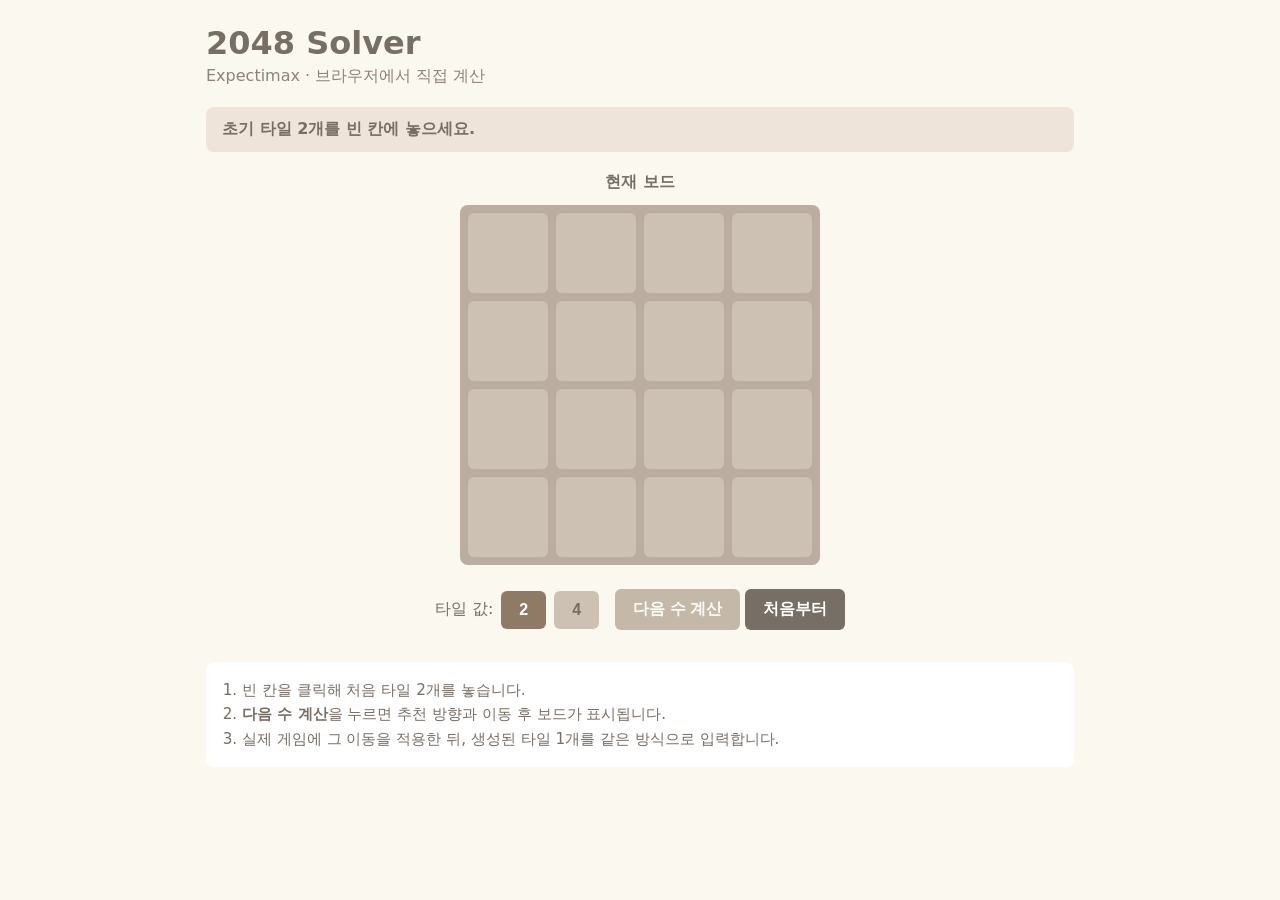
==== web/index.html @ 8c9b38dc "port solver to browser for static Vercel deployment" ====
<!DOCTYPE html>
<html lang="ko">
<head>
  <meta charset="UTF-8">
  <meta name="viewport" content="width=device-width, initial-scale=1.0">
  <title>2048 Solver</title>
  <link rel="stylesheet" href="static/style.css">
</head>
<body>
  <main class="container">
    <header>
      <h1>2048 Solver</h1>
      <p class="subtitle">Expectimax · 브라우저에서 직접 계산</p>
    </header>

    <section class="status" id="status">초기 타일 2개를 보드에 놓으세요.</section>

    <div class="boards">
      <div class="board-panel">
        <h2>현재 보드</h2>
        <div class="grid" id="current-grid"></div>
      </div>
      <div class="board-panel" id="preview-panel" hidden>
        <h2>이동 후 예상</h2>
        <div class="grid preview" id="preview-grid"></div>
        <p class="recommendation" id="recommendation"></p>
      </div>
    </div>

    <section class="controls">
      <div class="tile-picker" id="tile-picker">
        <span>타일 값:</span>
        <button type="button" class="value-btn active" data-value="2">2</button>
        <button type="button" class="value-btn" data-value="4">4</button>
      </div>
      <div class="actions">
        <button type="button" id="solve-btn" disabled>다음 수 계산</button>
        <button type="button" id="reset-btn">처음부터</button>
      </div>
    </section>

    <section class="help">
      <ol>
        <li>빈 칸을 클릭해 처음 타일 2개를 놓습니다.</li>
        <li><strong>다음 수 계산</strong>을 누르면 추천 방향과 이동 후 보드가 표시됩니다.</li>
        <li>실제 게임에 그 이동을 적용한 뒤, 생성된 타일 1개를 같은 방식으로 입력합니다.</li>
      </ol>
    </section>
  </main>

  <script src="static/solver.js"></script>
  <script src="static/app.js"></script>
</body>
</html>
---- web/static/style.css ----
* {
  box-sizing: border-box;
}

body {
  margin: 0;
  font-family: system-ui, -apple-system, sans-serif;
  background: #faf8ef;
  color: #776e65;
}

.container {
  max-width: 900px;
  margin: 0 auto;
  padding: 24px 16px 48px;
}

header h1 {
  margin: 0 0 4px;
  font-size: 2rem;
}

.subtitle {
  margin: 0;
  color: #8f8178;
}

.status {
  margin: 20px 0;
  padding: 12px 16px;
  background: #eee4da;
  border-radius: 8px;
  font-weight: 600;
}

.boards {
  display: flex;
  flex-wrap: wrap;
  gap: 24px;
  justify-content: center;
}

.board-panel h2 {
  margin: 0 0 12px;
  font-size: 1rem;
  text-align: center;
}

.grid {
  display: grid;
  grid-template-columns: repeat(4, 80px);
  grid-template-rows: repeat(4, 80px);
  gap: 8px;
  padding: 8px;
  background: #bbada0;
  border-radius: 8px;
}

.cell {
  display: flex;
  align-items: center;
  justify-content: center;
  border-radius: 6px;
  background: #cdc1b4;
  font-size: 1.4rem;
  font-weight: 700;
  cursor: pointer;
  user-select: none;
}

.cell.empty:hover {
  background: #d8cfc4;
}

.cell.disabled {
  cursor: default;
}

.cell.disabled.empty:hover {
  background: #cdc1b4;
}

.cell.v2 { background: #eee4da; }
.cell.v4 { background: #ede0c8; }
.cell.v8 { background: #f2b179; color: #fff; }
.cell.v16 { background: #f59563; color: #fff; }
.cell.v32 { background: #f67c5f; color: #fff; }
.cell.v64 { background: #f65e3b; color: #fff; }
.cell.v128 { background: #edcf72; color: #fff; font-size: 1.1rem; }
.cell.v256 { background: #edcc61; color: #fff; font-size: 1.1rem; }
.cell.v512 { background: #edc850; color: #fff; font-size: 1.1rem; }
.cell.v1024 { background: #edc53f; color: #fff; font-size: 0.95rem; }
.cell.v2048 { background: #edc22e; color: #fff; font-size: 0.95rem; }

.preview .cell {
  cursor: default;
}

.recommendation {
  margin: 12px 0 0;
  text-align: center;
  font-size: 1.1rem;
  font-weight: 700;
}

.controls {
  margin-top: 24px;
  display: flex;
  flex-wrap: wrap;
  gap: 16px;
  align-items: center;
  justify-content: center;
}

.tile-picker {
  display: flex;
  align-items: center;
  gap: 8px;
}

.value-btn,
.actions button {
  border: none;
  border-radius: 6px;
  padding: 10px 18px;
  font-size: 1rem;
  font-weight: 700;
  cursor: pointer;
}

.value-btn {
  background: #cdc1b4;
  color: #776e65;
}

.value-btn.active {
  background: #8f7a66;
  color: #fff;
}

.actions button {
  background: #8f7a66;
  color: #fff;
}

.actions button:disabled {
  opacity: 0.5;
  cursor: not-allowed;
}

#reset-btn {
  background: #776e65;
}

.help {
  margin-top: 32px;
  padding: 16px;
  background: #fff;
  border-radius: 8px;
  font-size: 0.95rem;
  line-height: 1.6;
}

.help ol {
  margin: 0;
  padding-left: 20px;
}

@media (max-width: 600px) {
  .grid {
    grid-template-columns: repeat(4, 64px);
    grid-template-rows: repeat(4, 64px);
  }

  .cell {
    font-size: 1.1rem;
  }
}
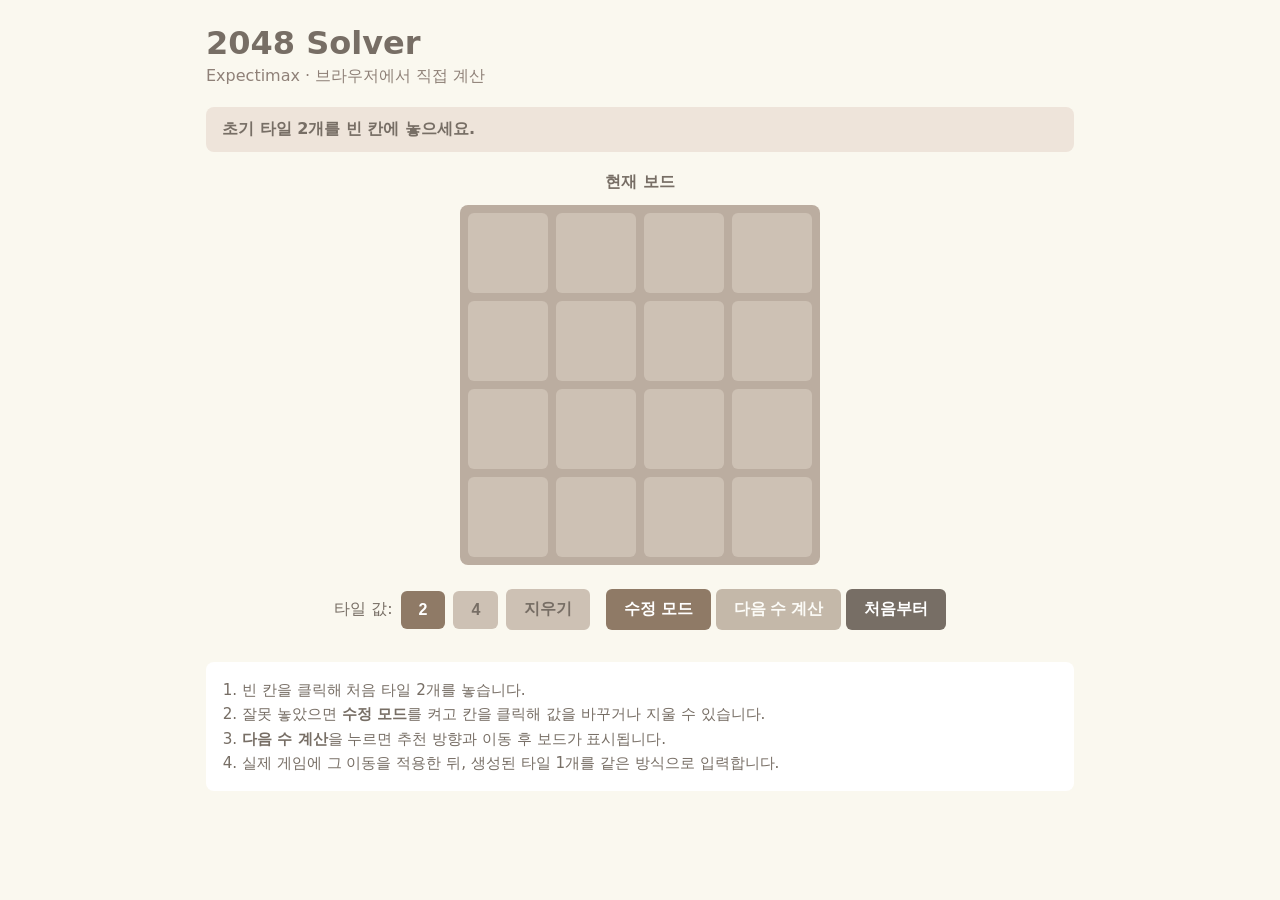
==== commit 9bf12db2: "support correcting misplaced tiles in web UI" ====
--- a/web/index.html
+++ b/web/index.html
@@ -32,8 +32,10 @@
         <span>타일 값:</span>
         <button type="button" class="value-btn active" data-value="2">2</button>
         <button type="button" class="value-btn" data-value="4">4</button>
+        <button type="button" class="value-btn erase-btn" data-value="0">지우기</button>
       </div>
       <div class="actions">
+        <button type="button" id="edit-btn" class="toggle-btn">수정 모드</button>
         <button type="button" id="solve-btn" disabled>다음 수 계산</button>
         <button type="button" id="reset-btn">처음부터</button>
       </div>
@@ -42,6 +44,7 @@
     <section class="help">
       <ol>
         <li>빈 칸을 클릭해 처음 타일 2개를 놓습니다.</li>
+        <li>잘못 놓았으면 <strong>수정 모드</strong>를 켜고 칸을 클릭해 값을 바꾸거나 지울 수 있습니다.</li>
         <li><strong>다음 수 계산</strong>을 누르면 추천 방향과 이동 후 보드가 표시됩니다.</li>
         <li>실제 게임에 그 이동을 적용한 뒤, 생성된 타일 1개를 같은 방식으로 입력합니다.</li>
       </ol>
--- a/web/static/style.css
+++ b/web/static/style.css
@@ -152,6 +152,35 @@
   background: #776e65;
 }
 
+.toggle-btn {
+  background: #cdc1b4;
+  color: #776e65;
+}
+
+.toggle-btn.active {
+  background: #edc22e;
+  color: #776e65;
+}
+
+.value-btn.erase-btn.active {
+  background: #c9534a;
+  color: #fff;
+}
+
+.grid.edit-mode {
+  outline: 3px solid #edc22e;
+  outline-offset: 2px;
+}
+
+.cell.editable {
+  cursor: pointer;
+}
+
+.cell.editable:not(.empty):hover {
+  outline: 2px solid #8f7a66;
+  outline-offset: -2px;
+}
+
 .help {
   margin-top: 32px;
   padding: 16px;
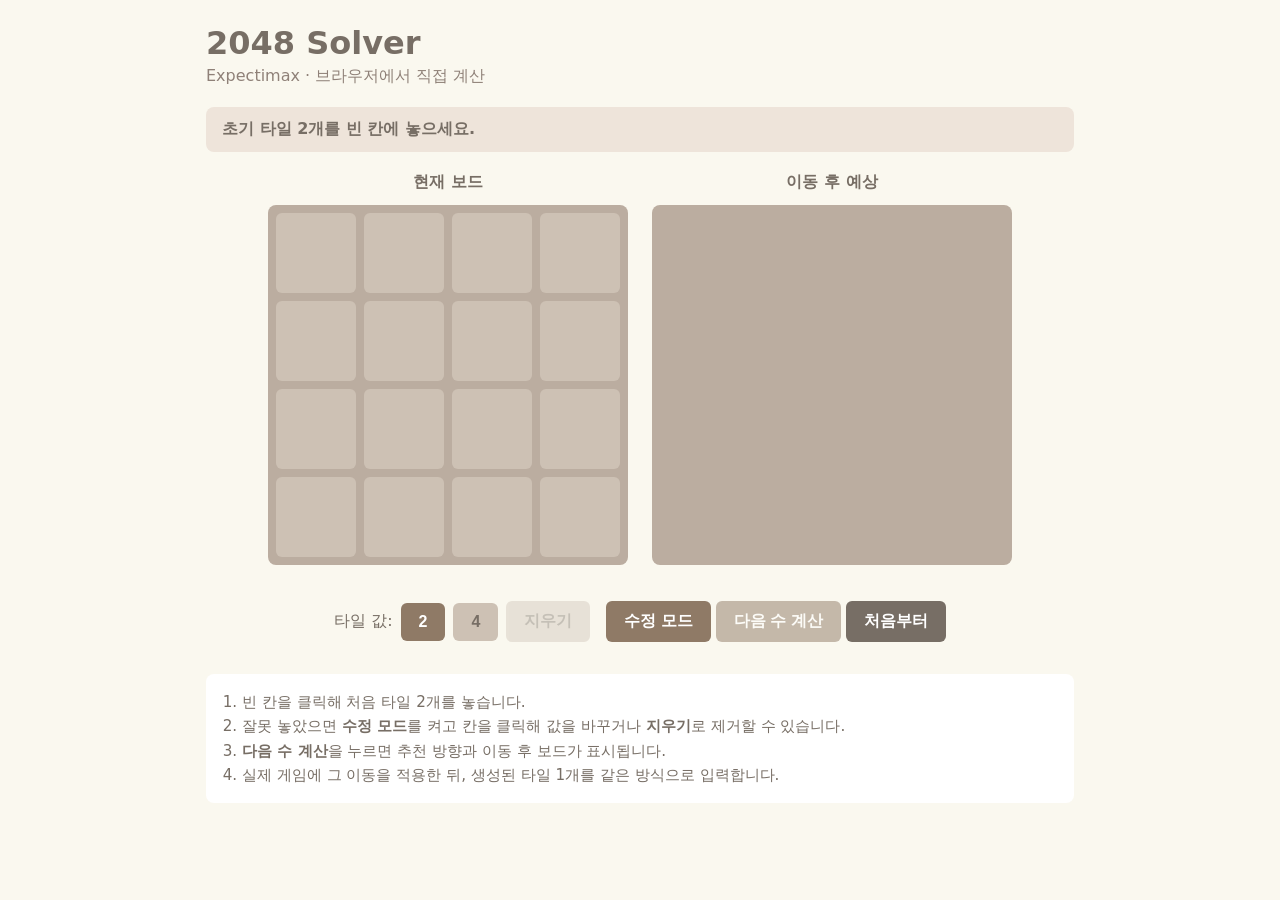
==== commit 84d69cd6: "support correcting misplaced tiles in web UI" ====
--- a/web/index.html
+++ b/web/index.html
@@ -44,7 +44,7 @@
     <section class="help">
       <ol>
         <li>빈 칸을 클릭해 처음 타일 2개를 놓습니다.</li>
-        <li>잘못 놓았으면 <strong>수정 모드</strong>를 켜고 칸을 클릭해 값을 바꾸거나 지울 수 있습니다.</li>
+        <li>잘못 놓았으면 <strong>수정 모드</strong>를 켜고 칸을 클릭해 값을 바꾸거나 <strong>지우기</strong>로 제거할 수 있습니다.</li>
         <li><strong>다음 수 계산</strong>을 누르면 추천 방향과 이동 후 보드가 표시됩니다.</li>
         <li>실제 게임에 그 이동을 적용한 뒤, 생성된 타일 1개를 같은 방식으로 입력합니다.</li>
       </ol>
--- a/web/static/style.css
+++ b/web/static/style.css
@@ -1,5 +1,12 @@
 * {
   box-sizing: border-box;
+}
+
+:root {
+  --grid-size: 80px;
+  --grid-gap: 8px;
+  --grid-padding: 8px;
+  --board-width: calc(var(--grid-size) * 4 + var(--grid-gap) * 3 + var(--grid-padding) * 2);
 }
 
 body {
@@ -38,6 +45,14 @@
   flex-wrap: wrap;
   gap: 24px;
   justify-content: center;
+  align-items: flex-start;
+}
+
+.board-panel {
+  display: flex;
+  flex-direction: column;
+  align-items: center;
+  width: var(--board-width);
 }
 
 .board-panel h2 {
@@ -48,12 +63,13 @@
 
 .grid {
   display: grid;
-  grid-template-columns: repeat(4, 80px);
-  grid-template-rows: repeat(4, 80px);
-  gap: 8px;
-  padding: 8px;
+  grid-template-columns: repeat(4, var(--grid-size));
+  grid-template-rows: repeat(4, var(--grid-size));
+  gap: var(--grid-gap);
+  padding: var(--grid-padding);
   background: #bbada0;
   border-radius: 8px;
+  width: var(--board-width);
 }
 
 .cell {
@@ -98,9 +114,14 @@
 
 .recommendation {
   margin: 12px 0 0;
+  width: 100%;
+  max-width: var(--board-width);
   text-align: center;
-  font-size: 1.1rem;
+  font-size: 0.95rem;
   font-weight: 700;
+  line-height: 1.4;
+  word-break: keep-all;
+  overflow-wrap: break-word;
 }
 
 .controls {
@@ -167,6 +188,12 @@
   color: #fff;
 }
 
+.value-btn:disabled,
+.value-btn.disabled {
+  opacity: 0.4;
+  cursor: not-allowed;
+}
+
 .grid.edit-mode {
   outline: 3px solid #edc22e;
   outline-offset: 2px;
@@ -196,9 +223,8 @@
 }
 
 @media (max-width: 600px) {
-  .grid {
-    grid-template-columns: repeat(4, 64px);
-    grid-template-rows: repeat(4, 64px);
+  :root {
+    --grid-size: 64px;
   }
 
   .cell {
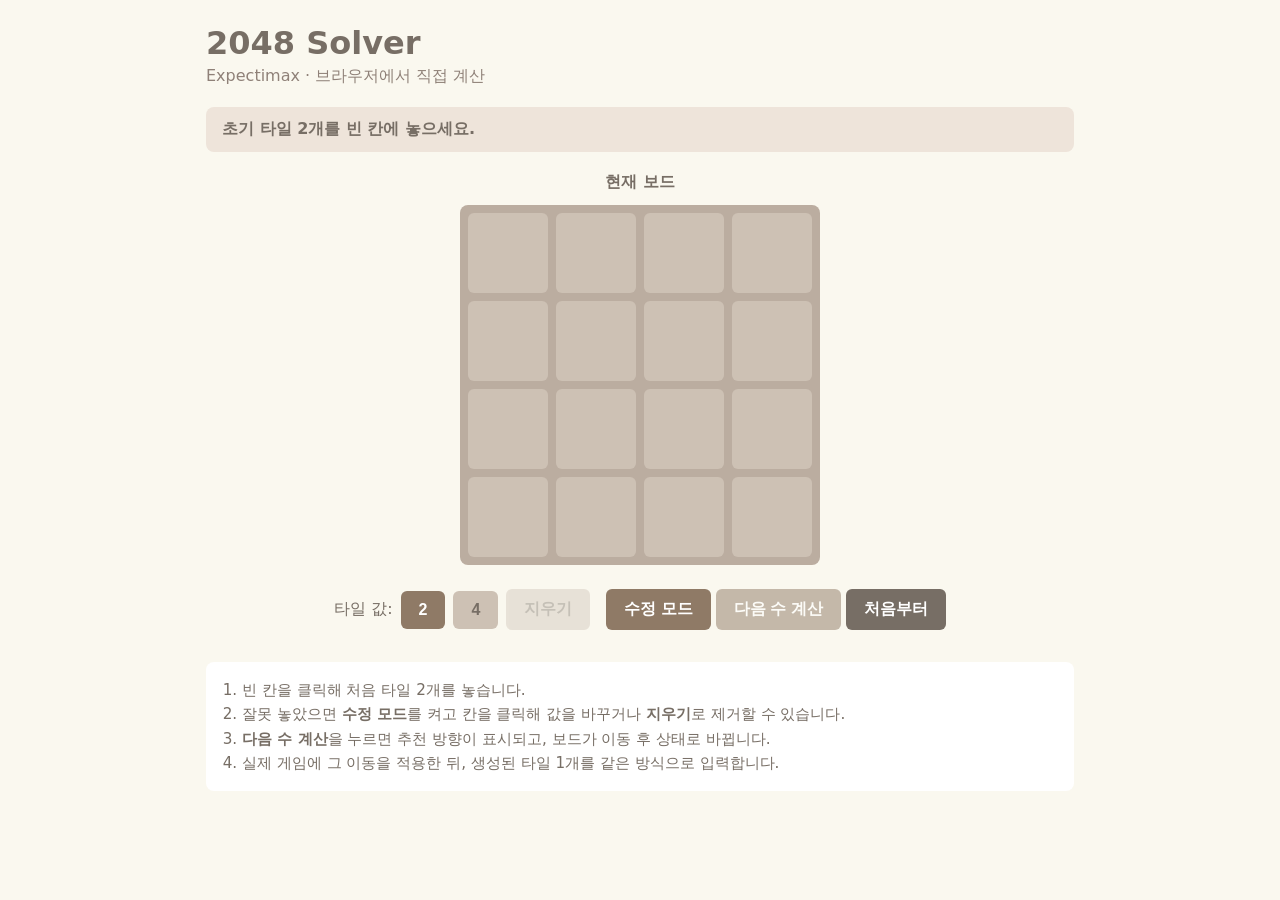
==== commit 79f5e599: "refactor: remove duplicate preview board from web UI" ====
--- a/web/index.html
+++ b/web/index.html
@@ -19,11 +19,7 @@
       <div class="board-panel">
         <h2>현재 보드</h2>
         <div class="grid" id="current-grid"></div>
-      </div>
-      <div class="board-panel" id="preview-panel" hidden>
-        <h2>이동 후 예상</h2>
-        <div class="grid preview" id="preview-grid"></div>
-        <p class="recommendation" id="recommendation"></p>
+        <p class="recommendation" id="recommendation" hidden></p>
       </div>
     </div>
 
@@ -45,7 +41,7 @@
       <ol>
         <li>빈 칸을 클릭해 처음 타일 2개를 놓습니다.</li>
         <li>잘못 놓았으면 <strong>수정 모드</strong>를 켜고 칸을 클릭해 값을 바꾸거나 <strong>지우기</strong>로 제거할 수 있습니다.</li>
-        <li><strong>다음 수 계산</strong>을 누르면 추천 방향과 이동 후 보드가 표시됩니다.</li>
+        <li><strong>다음 수 계산</strong>을 누르면 추천 방향이 표시되고, 보드가 이동 후 상태로 바뀝니다.</li>
         <li>실제 게임에 그 이동을 적용한 뒤, 생성된 타일 1개를 같은 방식으로 입력합니다.</li>
       </ol>
     </section>
--- a/web/static/style.css
+++ b/web/static/style.css
@@ -108,10 +108,6 @@
 .cell.v1024 { background: #edc53f; color: #fff; font-size: 0.95rem; }
 .cell.v2048 { background: #edc22e; color: #fff; font-size: 0.95rem; }
 
-.preview .cell {
-  cursor: default;
-}
-
 .recommendation {
   margin: 12px 0 0;
   width: 100%;
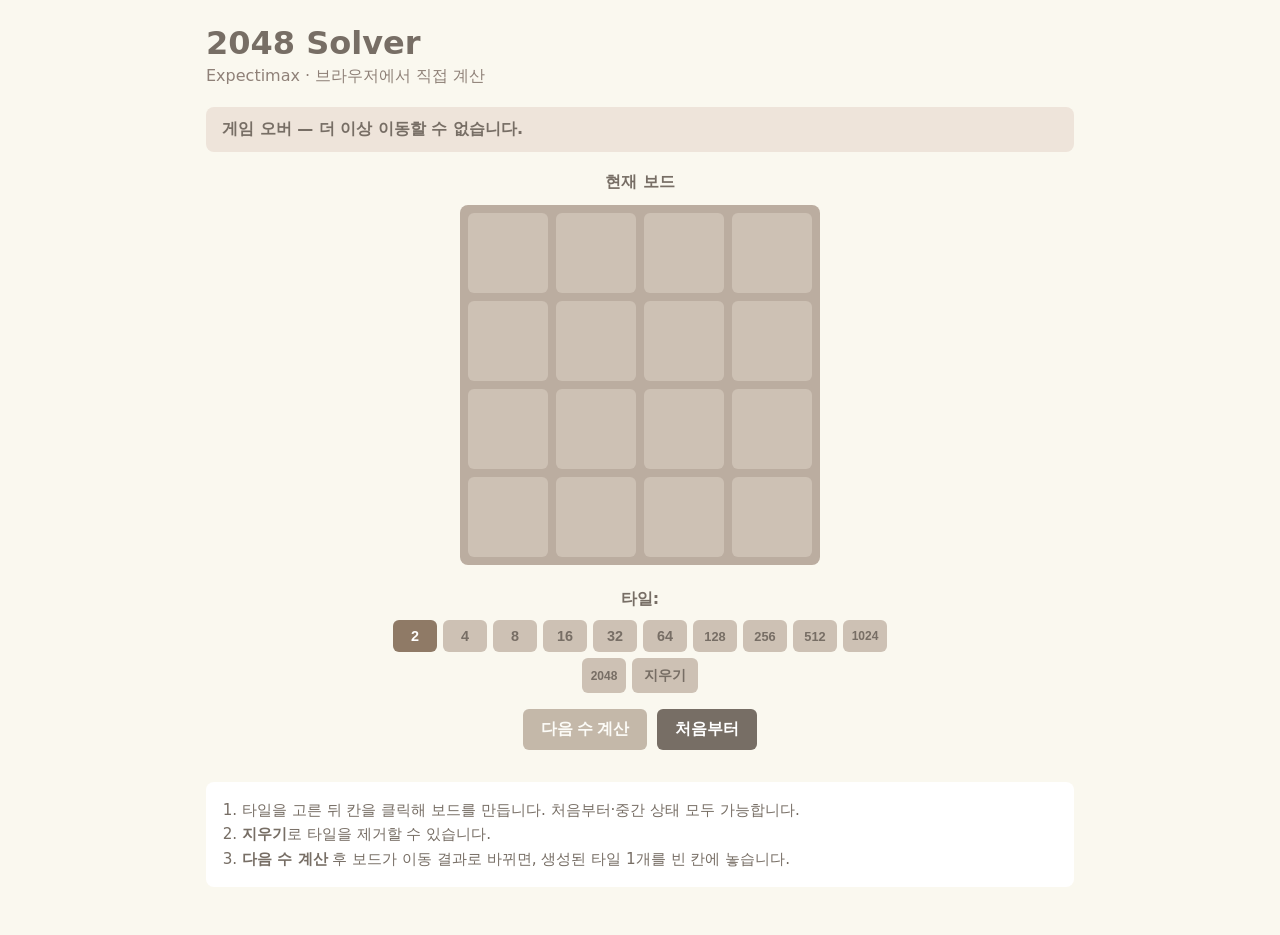
==== commit b7d23dd0: "allow free board setup with full tile value picker" ====
--- a/web/index.html
+++ b/web/index.html
@@ -13,7 +13,7 @@
       <p class="subtitle">Expectimax · 브라우저에서 직접 계산</p>
     </header>
 
-    <section class="status" id="status">초기 타일 2개를 보드에 놓으세요.</section>
+    <section class="status" id="status">칸을 클릭해 보드를 설정하세요. 중간 상태에서 시작해도 됩니다.</section>
 
     <div class="boards">
       <div class="board-panel">
@@ -25,13 +25,10 @@
 
     <section class="controls">
       <div class="tile-picker" id="tile-picker">
-        <span>타일 값:</span>
-        <button type="button" class="value-btn active" data-value="2">2</button>
-        <button type="button" class="value-btn" data-value="4">4</button>
-        <button type="button" class="value-btn erase-btn" data-value="0">지우기</button>
+        <span class="tile-picker-label">타일:</span>
+        <div class="tile-picker-buttons" id="tile-picker-buttons"></div>
       </div>
       <div class="actions">
-        <button type="button" id="edit-btn" class="toggle-btn">수정 모드</button>
         <button type="button" id="solve-btn" disabled>다음 수 계산</button>
         <button type="button" id="reset-btn">처음부터</button>
       </div>
@@ -39,10 +36,9 @@
 
     <section class="help">
       <ol>
-        <li>빈 칸을 클릭해 처음 타일 2개를 놓습니다.</li>
-        <li>잘못 놓았으면 <strong>수정 모드</strong>를 켜고 칸을 클릭해 값을 바꾸거나 <strong>지우기</strong>로 제거할 수 있습니다.</li>
-        <li><strong>다음 수 계산</strong>을 누르면 추천 방향이 표시되고, 보드가 이동 후 상태로 바뀝니다.</li>
-        <li>실제 게임에 그 이동을 적용한 뒤, 생성된 타일 1개를 같은 방식으로 입력합니다.</li>
+        <li>타일을 고른 뒤 칸을 클릭해 보드를 만듭니다. 처음부터·중간 상태 모두 가능합니다.</li>
+        <li><strong>지우기</strong>로 타일을 제거할 수 있습니다.</li>
+        <li><strong>다음 수 계산</strong> 후 보드가 이동 결과로 바뀌면, 생성된 타일 1개를 빈 칸에 놓습니다.</li>
       </ol>
     </section>
   </main>
--- a/web/static/style.css
+++ b/web/static/style.css
@@ -123,19 +123,63 @@
 .controls {
   margin-top: 24px;
   display: flex;
+  flex-direction: column;
+  gap: 16px;
+  align-items: center;
+}
+
+.tile-picker {
+  display: flex;
+  flex-direction: column;
+  align-items: center;
+  gap: 10px;
+  width: 100%;
+  max-width: 520px;
+}
+
+.tile-picker-label {
+  font-weight: 700;
+}
+
+.tile-picker-buttons {
+  display: flex;
   flex-wrap: wrap;
-  gap: 16px;
-  align-items: center;
-  justify-content: center;
-}
-
-.tile-picker {
-  display: flex;
-  align-items: center;
-  gap: 8px;
-}
-
-.value-btn,
+  gap: 6px;
+  justify-content: center;
+}
+
+.value-btn {
+  border: none;
+  border-radius: 6px;
+  padding: 8px 12px;
+  font-size: 0.9rem;
+  font-weight: 700;
+  cursor: pointer;
+  background: #cdc1b4;
+  color: #776e65;
+  min-width: 44px;
+}
+
+.value-btn.tile-v128,
+.value-btn.tile-v256,
+.value-btn.tile-v512 {
+  font-size: 0.8rem;
+  padding: 8px 10px;
+}
+
+.value-btn.tile-v1024,
+.value-btn.tile-v2048 {
+  font-size: 0.75rem;
+  padding: 8px 8px;
+}
+
+.actions {
+  display: flex;
+  flex-wrap: wrap;
+  gap: 10px;
+  justify-content: center;
+}
+
 .actions button {
   border: none;
   border-radius: 6px;
@@ -143,11 +187,8 @@
   font-size: 1rem;
   font-weight: 700;
   cursor: pointer;
-}
-
-.value-btn {
-  background: #cdc1b4;
-  color: #776e65;
+  background: #8f7a66;
+  color: #fff;
 }
 
 .value-btn.active {
@@ -155,8 +196,8 @@
   color: #fff;
 }
 
-.actions button {
-  background: #8f7a66;
+.value-btn.erase-btn.active {
+  background: #c9534a;
   color: #fff;
 }
 
@@ -169,37 +210,17 @@
   background: #776e65;
 }
 
-.toggle-btn {
-  background: #cdc1b4;
-  color: #776e65;
-}
-
-.toggle-btn.active {
-  background: #edc22e;
-  color: #776e65;
-}
-
-.value-btn.erase-btn.active {
-  background: #c9534a;
-  color: #fff;
-}
-
-.value-btn:disabled,
-.value-btn.disabled {
-  opacity: 0.4;
-  cursor: not-allowed;
-}
-
-.grid.edit-mode {
-  outline: 3px solid #edc22e;
+.grid.spawn-pending {
+  outline: 3px solid #f2b179;
   outline-offset: 2px;
 }
 
-.cell.editable {
-  cursor: pointer;
-}
-
-.cell.editable:not(.empty):hover {
+.cell.spawn-target {
+  box-shadow: inset 0 0 0 2px #f59563;
+}
+
+.cell.editable:not(.empty):hover,
+.cell.spawn-target:hover {
   outline: 2px solid #8f7a66;
   outline-offset: -2px;
 }
